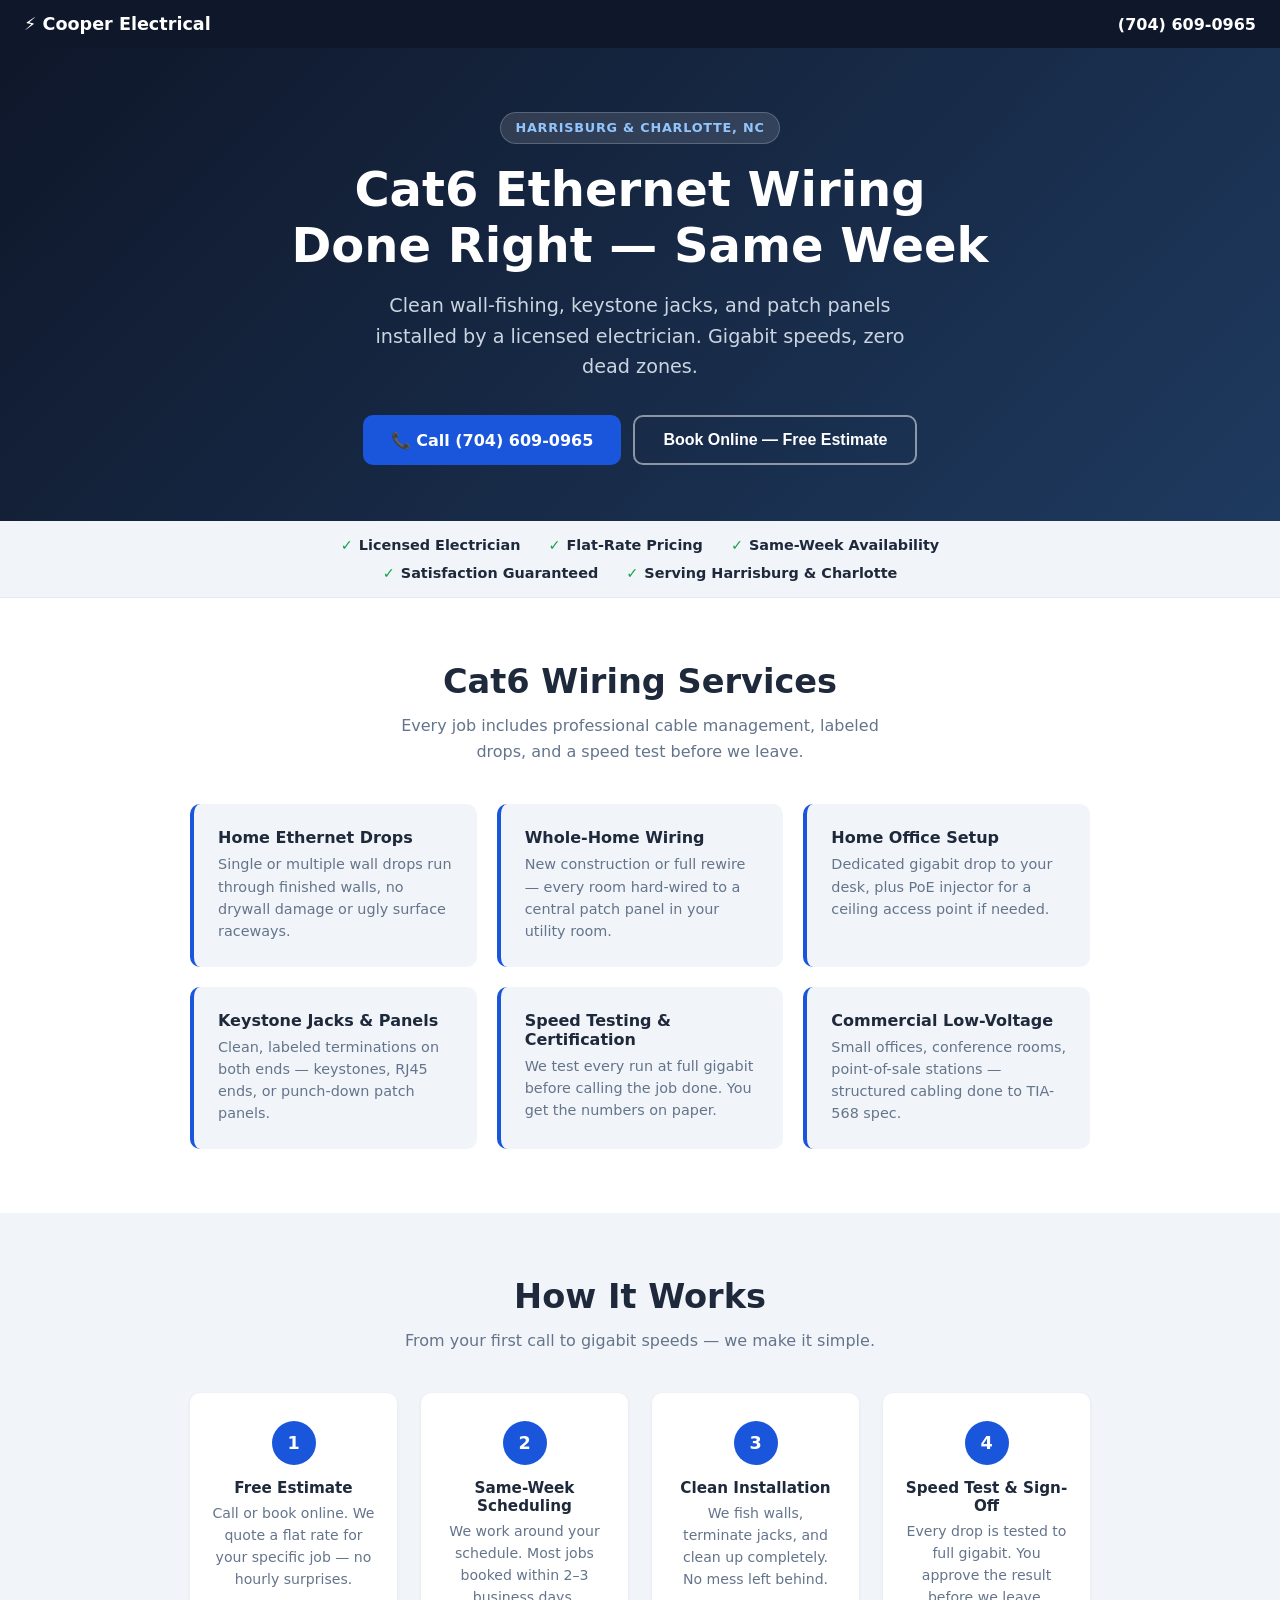
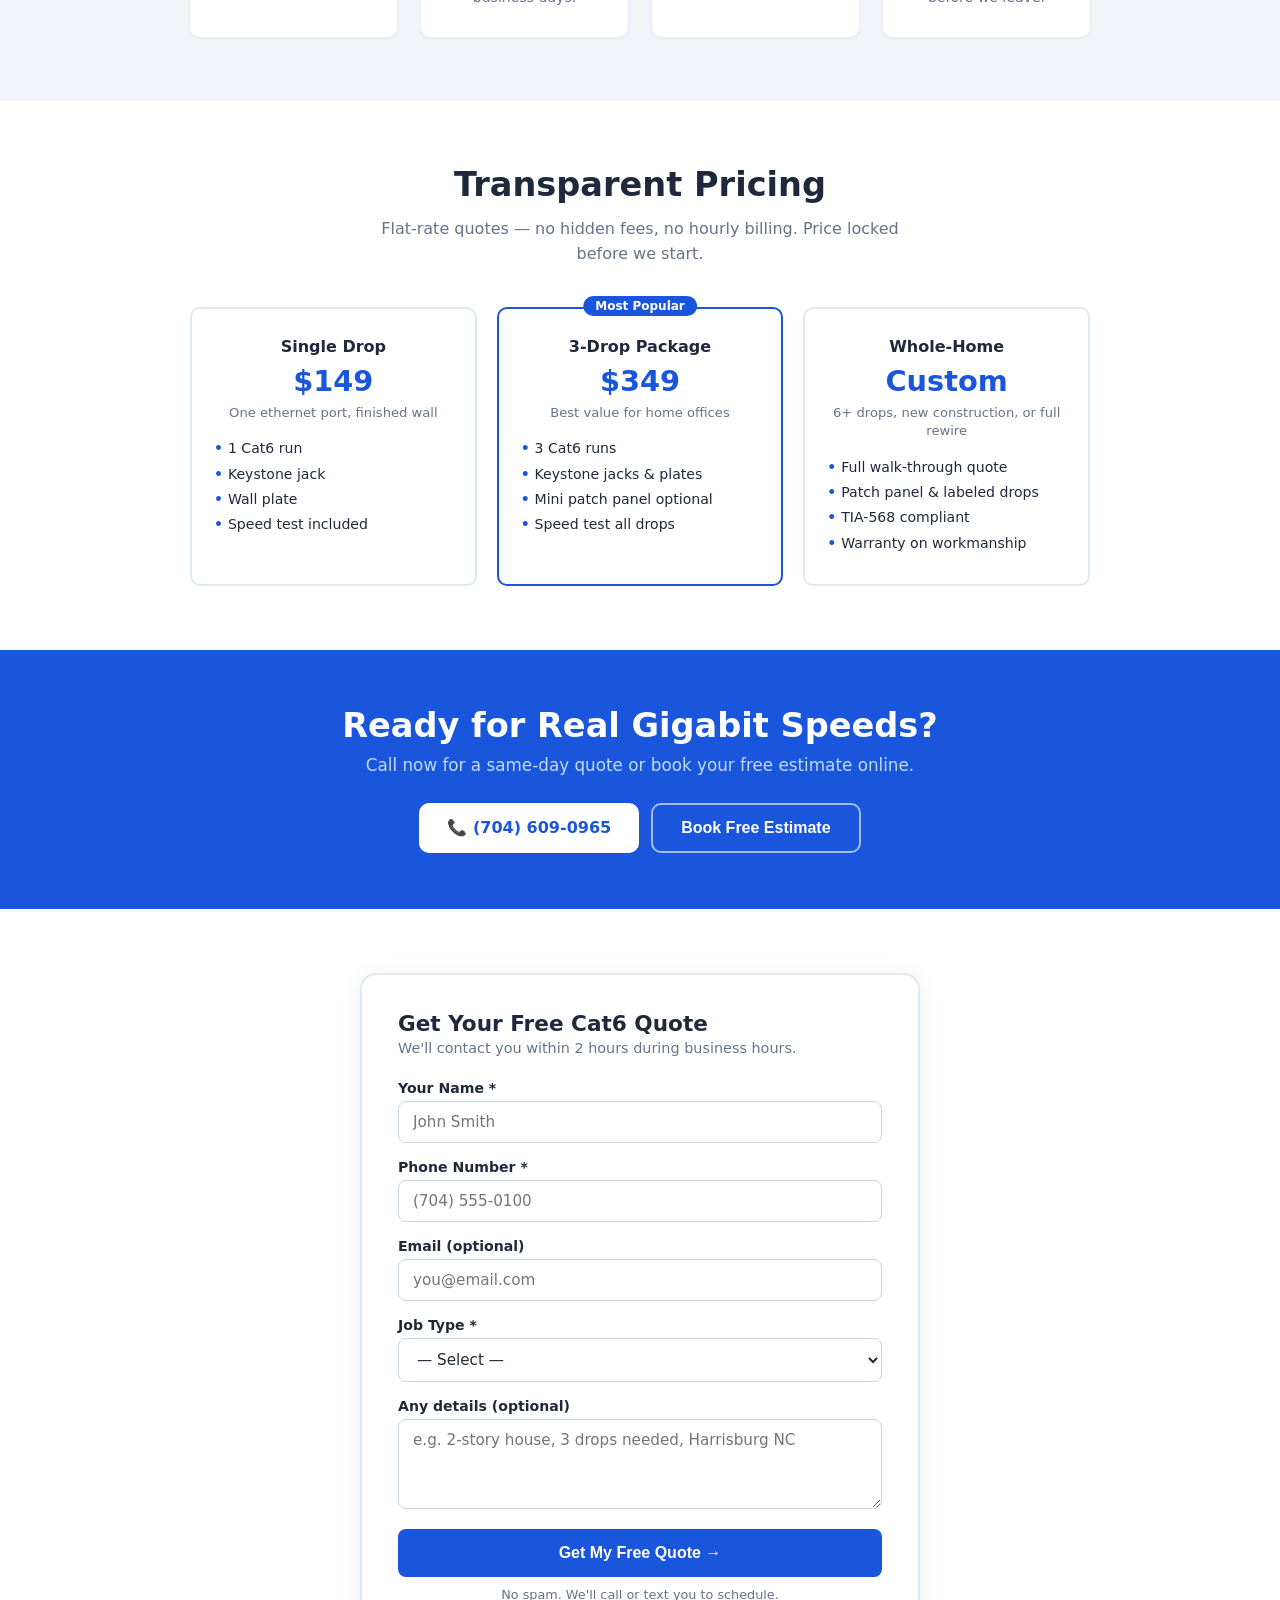
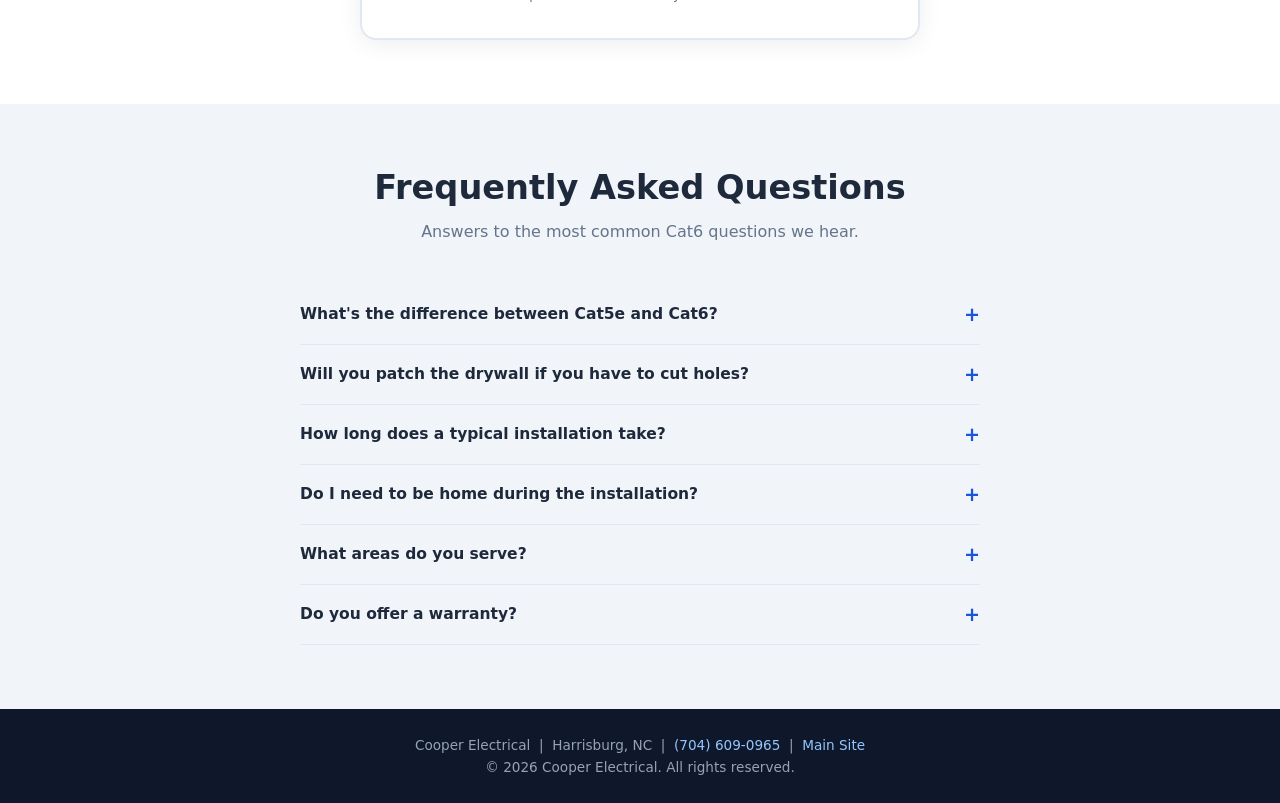
==== cat6-wiring.html @ 69263da1 "Add notes page, campaign menu, and 3 Google Ads landing pages - notes.html: hidden page with keyword" ====
<!DOCTYPE html>
<html lang="en">
<head>
  <meta charset="UTF-8">
  <meta name="viewport" content="width=device-width, initial-scale=1.0">
  <title>Cat6 Ethernet Wiring Near Me | Cooper Electrical – Harrisburg, NC</title>
  <meta name="description" content="Professional Cat6 ethernet wiring in Harrisburg, Concord & Charlotte, NC. Fast scheduling, flat-rate pricing, satisfaction guaranteed. Call (704) 609-0965.">

  <!-- Google tag (GA4 + Google Ads) -->
  <script async src="https://www.googletagmanager.com/gtag/js?id=G-T0JQCB5RWP"></script>
  <script>
    window.dataLayer = window.dataLayer || [];
    function gtag(){ dataLayer.push(arguments); }
    gtag('js', new Date());
    gtag('config', 'G-T0JQCB5RWP');
    gtag('config', 'AW-17992897776');
    gtag('config', 'AW-17992897776/GBSYCITNgsUcEPCp14ND', {
      phone_conversion_number: '7046090965'
    });
  </script>

  <!-- Housecall Pro booking widget -->
  <script async src="https://online-booking.housecallpro.com/script.js?token=3bcc7813550e48a2b8075abcfa8fb0d7&orgName=Cooper-Electrical"></script>

  <style>
    *, *::before, *::after { box-sizing: border-box; margin: 0; padding: 0; }
    :root {
      --blue:   #1a56db;
      --dark:   #0f172a;
      --text:   #1e293b;
      --muted:  #64748b;
      --light:  #f1f5f9;
      --white:  #ffffff;
      --font:   'Segoe UI', system-ui, sans-serif;
      --radius: 10px;
    }
    body { font-family: var(--font); color: var(--text); background: var(--white); }

    /* ── NAV ── */
    .lp-nav {
      background: var(--dark);
      padding: 14px 24px;
      display: flex;
      align-items: center;
      justify-content: space-between;
      gap: 16px;
    }
    .lp-nav .logo { color: var(--white); font-weight: 700; font-size: 1.1rem; text-decoration: none; }
    .lp-nav .nav-phone {
      color: var(--white);
      font-weight: 700;
      font-size: 1rem;
      text-decoration: none;
      white-space: nowrap;
    }
    .lp-nav .nav-phone:hover { color: #93c5fd; }

    /* ── HERO ── */
    .hero {
      background: linear-gradient(135deg, #0f172a 0%, #1e3a5f 100%);
      color: var(--white);
      padding: 64px 24px 56px;
      text-align: center;
    }
    .hero .badge {
      display: inline-block;
      background: rgba(255,255,255,.12);
      border: 1px solid rgba(255,255,255,.2);
      color: #93c5fd;
      font-size: .8rem;
      font-weight: 600;
      letter-spacing: .06em;
      text-transform: uppercase;
      padding: 5px 14px;
      border-radius: 99px;
      margin-bottom: 18px;
    }
    .hero h1 {
      font-size: clamp(1.9rem, 5vw, 3rem);
      font-weight: 800;
      line-height: 1.15;
      max-width: 700px;
      margin: 0 auto 18px;
    }
    .hero p {
      font-size: clamp(1rem, 2.5vw, 1.2rem);
      color: #cbd5e1;
      max-width: 540px;
      margin: 0 auto 32px;
      line-height: 1.6;
    }
    .hero-ctas { display: flex; flex-wrap: wrap; gap: 12px; justify-content: center; }
    .btn {
      display: inline-flex;
      align-items: center;
      gap: 8px;
      padding: 14px 28px;
      border-radius: var(--radius);
      font-size: 1rem;
      font-weight: 700;
      text-decoration: none;
      cursor: pointer;
      border: none;
      transition: filter .2s, transform .15s;
    }
    .btn:hover { filter: brightness(1.1); transform: translateY(-1px); }
    .btn-primary { background: var(--blue); color: var(--white); }
    .btn-outline { background: transparent; color: var(--white); border: 2px solid rgba(255,255,255,.5); }
    .btn-outline:hover { border-color: var(--white); }

    /* ── TRUST BAR ── */
    .trust-bar {
      background: var(--light);
      border-bottom: 1px solid #e2e8f0;
      padding: 16px 24px;
    }
    .trust-bar ul {
      list-style: none;
      display: flex;
      flex-wrap: wrap;
      gap: 12px 28px;
      justify-content: center;
      max-width: 800px;
      margin: 0 auto;
    }
    .trust-bar li {
      font-size: .9rem;
      font-weight: 600;
      color: var(--text);
      display: flex;
      align-items: center;
      gap: 6px;
    }
    .trust-bar li::before { content: '✓'; color: #16a34a; font-weight: 800; }

    /* ── SECTIONS ── */
    section { padding: 64px 24px; }
    .container { max-width: 900px; margin: 0 auto; }
    h2 {
      font-size: clamp(1.5rem, 4vw, 2.1rem);
      font-weight: 800;
      text-align: center;
      margin-bottom: 12px;
    }
    .section-sub {
      text-align: center;
      color: var(--muted);
      font-size: 1rem;
      margin-bottom: 40px;
      max-width: 520px;
      margin-left: auto;
      margin-right: auto;
      line-height: 1.6;
    }

    /* ── WHAT WE DO ── */
    .services-grid {
      display: grid;
      grid-template-columns: repeat(auto-fit, minmax(240px, 1fr));
      gap: 20px;
    }
    .service-item {
      background: var(--light);
      border-radius: var(--radius);
      padding: 24px;
      border-left: 4px solid var(--blue);
    }
    .service-item h3 { font-size: 1rem; font-weight: 700; margin-bottom: 6px; }
    .service-item p { font-size: .9rem; color: var(--muted); line-height: 1.55; }

    /* ── HOW IT WORKS ── */
    .steps-bg { background: var(--light); }
    .steps { display: grid; grid-template-columns: repeat(auto-fit, minmax(200px, 1fr)); gap: 24px; }
    .step {
      text-align: center;
      background: var(--white);
      border-radius: var(--radius);
      padding: 28px 20px;
      box-shadow: 0 1px 4px rgba(0,0,0,.06);
    }
    .step-num {
      width: 44px;
      height: 44px;
      border-radius: 50%;
      background: var(--blue);
      color: var(--white);
      font-weight: 800;
      font-size: 1.1rem;
      display: flex;
      align-items: center;
      justify-content: center;
      margin: 0 auto 14px;
    }
    .step h3 { font-size: .95rem; font-weight: 700; margin-bottom: 6px; }
    .step p { font-size: .88rem; color: var(--muted); line-height: 1.55; }

    /* ── PRICING ── */
    .price-cards {
      display: grid;
      grid-template-columns: repeat(auto-fit, minmax(220px, 1fr));
      gap: 20px;
    }
    .price-card {
      background: var(--white);
      border: 2px solid #e2e8f0;
      border-radius: var(--radius);
      padding: 28px 22px;
      text-align: center;
    }
    .price-card.featured { border-color: var(--blue); position: relative; }
    .price-card.featured::before {
      content: 'Most Popular';
      position: absolute;
      top: -13px;
      left: 50%;
      transform: translateX(-50%);
      background: var(--blue);
      color: var(--white);
      font-size: .75rem;
      font-weight: 700;
      padding: 3px 12px;
      border-radius: 99px;
    }
    .price-card h3 { font-size: 1rem; font-weight: 700; margin-bottom: 8px; }
    .price-card .price { font-size: 1.8rem; font-weight: 800; color: var(--blue); margin-bottom: 6px; }
    .price-card .price-note { font-size: .82rem; color: var(--muted); margin-bottom: 14px; line-height: 1.4; }
    .price-card ul { list-style: none; text-align: left; font-size: .88rem; color: var(--text); line-height: 1.8; }
    .price-card ul li::before { content: '• '; color: var(--blue); font-weight: 800; }

    /* ── CTA BAND ── */
    .cta-band {
      background: var(--blue);
      color: var(--white);
      text-align: center;
      padding: 56px 24px;
    }
    .cta-band h2 { color: var(--white); margin-bottom: 10px; }
    .cta-band p { color: #bfdbfe; margin-bottom: 28px; font-size: 1.05rem; }
    .cta-band .btn-outline { border-color: rgba(255,255,255,.6); }

    /* ── FORM ── */
    .form-section { background: var(--white); }
    .form-wrap {
      max-width: 560px;
      margin: 0 auto;
      background: var(--white);
      border: 2px solid #e2e8f0;
      border-radius: 16px;
      padding: 36px;
      box-shadow: 0 4px 24px rgba(0,0,0,.07);
    }
    .form-wrap h3 { font-size: 1.35rem; font-weight: 800; margin-bottom: 4px; }
    .form-wrap .sub { color: var(--muted); font-size: .9rem; margin-bottom: 24px; }
    .field { margin-bottom: 16px; }
    .field label { display: block; font-size: .88rem; font-weight: 600; margin-bottom: 5px; }
    .field input, .field select, .field textarea {
      width: 100%;
      padding: 11px 14px;
      border: 1.5px solid #cbd5e1;
      border-radius: 8px;
      font-size: .95rem;
      font-family: var(--font);
      color: var(--text);
      background: var(--white);
      transition: border-color .2s;
    }
    .field input:focus, .field select:focus, .field textarea:focus {
      outline: none;
      border-color: var(--blue);
    }
    .field input.invalid, .field select.invalid { border-color: #ef4444; }
    .field-error { color: #ef4444; font-size: .8rem; margin-top: 4px; }
    .field textarea { resize: vertical; min-height: 90px; }
    .submit-btn {
      width: 100%;
      padding: 15px;
      background: var(--blue);
      color: var(--white);
      font-size: 1rem;
      font-weight: 700;
      border: none;
      border-radius: 8px;
      cursor: pointer;
      transition: filter .2s;
    }
    .submit-btn:hover { filter: brightness(1.1); }
    .submit-btn:disabled { opacity: .6; cursor: not-allowed; }
    #form-success-lp { color: #16a34a; font-weight: 600; text-align: center; padding: 20px 0; display: none; }

    /* ── FAQ ── */
    .faq-list { max-width: 680px; margin: 0 auto; }
    .faq-item { border-bottom: 1px solid #e2e8f0; padding: 18px 0; }
    .faq-item summary {
      font-weight: 700;
      cursor: pointer;
      list-style: none;
      font-size: .97rem;
      display: flex;
      justify-content: space-between;
      align-items: center;
      gap: 12px;
    }
    .faq-item summary::after { content: '+'; font-size: 1.2rem; color: var(--blue); flex-shrink: 0; }
    .faq-item[open] summary::after { content: '−'; }
    .faq-item p { padding-top: 10px; color: var(--muted); font-size: .93rem; line-height: 1.65; }

    /* ── FOOTER ── */
    .lp-footer {
      background: var(--dark);
      color: #94a3b8;
      text-align: center;
      padding: 28px 24px;
      font-size: .85rem;
    }
    .lp-footer a { color: #93c5fd; text-decoration: none; }
    .lp-footer a:hover { text-decoration: underline; }

    @media (max-width: 600px) {
      .form-wrap { padding: 24px 18px; }
      .hero { padding: 48px 18px 40px; }
    }
  </style>
</head>
<body>

<!-- NAV -->
<nav class="lp-nav">
  <a href="index.html" class="logo">⚡ Cooper Electrical</a>
  <a href="tel:+17046090965" class="nav-phone" onclick="trackCall('lp-nav')">(704) 609-0965</a>
</nav>

<!-- HERO -->
<section class="hero">
  <p class="badge">Harrisburg &amp; Charlotte, NC</p>
  <h1>Cat6 Ethernet Wiring<br>Done Right — Same Week</h1>
  <p>Clean wall-fishing, keystone jacks, and patch panels installed by a licensed electrician. Gigabit speeds, zero dead zones.</p>
  <div class="hero-ctas">
    <a href="tel:+17046090965" class="btn btn-primary" onclick="trackCall('lp-hero')">
      📞 Call (704) 609-0965
    </a>
    <button class="btn btn-outline hcp-button"
            data-token="3bcc7813550e48a2b8075abcfa8fb0d7"
            data-orgname="Cooper-Electrical"
            onclick="HCPWidget && HCPWidget.openModal(); trackBooking('lp-hero')">
      Book Online — Free Estimate
    </button>
  </div>
</section>

<!-- TRUST BAR -->
<div class="trust-bar">
  <ul>
    <li>Licensed Electrician</li>
    <li>Flat-Rate Pricing</li>
    <li>Same-Week Availability</li>
    <li>Satisfaction Guaranteed</li>
    <li>Serving Harrisburg &amp; Charlotte</li>
  </ul>
</div>

<!-- WHAT WE DO -->
<section>
  <div class="container">
    <h2>Cat6 Wiring Services</h2>
    <p class="section-sub">Every job includes professional cable management, labeled drops, and a speed test before we leave.</p>
    <div class="services-grid">
      <div class="service-item">
        <h3>Home Ethernet Drops</h3>
        <p>Single or multiple wall drops run through finished walls, no drywall damage or ugly surface raceways.</p>
      </div>
      <div class="service-item">
        <h3>Whole-Home Wiring</h3>
        <p>New construction or full rewire — every room hard-wired to a central patch panel in your utility room.</p>
      </div>
      <div class="service-item">
        <h3>Home Office Setup</h3>
        <p>Dedicated gigabit drop to your desk, plus PoE injector for a ceiling access point if needed.</p>
      </div>
      <div class="service-item">
        <h3>Keystone Jacks &amp; Panels</h3>
        <p>Clean, labeled terminations on both ends — keystones, RJ45 ends, or punch-down patch panels.</p>
      </div>
      <div class="service-item">
        <h3>Speed Testing &amp; Certification</h3>
        <p>We test every run at full gigabit before calling the job done. You get the numbers on paper.</p>
      </div>
      <div class="service-item">
        <h3>Commercial Low-Voltage</h3>
        <p>Small offices, conference rooms, point-of-sale stations — structured cabling done to TIA-568 spec.</p>
      </div>
    </div>
  </div>
</section>

<!-- HOW IT WORKS -->
<section class="steps-bg">
  <div class="container">
    <h2>How It Works</h2>
    <p class="section-sub">From your first call to gigabit speeds — we make it simple.</p>
    <div class="steps">
      <div class="step">
        <div class="step-num">1</div>
        <h3>Free Estimate</h3>
        <p>Call or book online. We quote a flat rate for your specific job — no hourly surprises.</p>
      </div>
      <div class="step">
        <div class="step-num">2</div>
        <h3>Same-Week Scheduling</h3>
        <p>We work around your schedule. Most jobs booked within 2–3 business days.</p>
      </div>
      <div class="step">
        <div class="step-num">3</div>
        <h3>Clean Installation</h3>
        <p>We fish walls, terminate jacks, and clean up completely. No mess left behind.</p>
      </div>
      <div class="step">
        <div class="step-num">4</div>
        <h3>Speed Test &amp; Sign-Off</h3>
        <p>Every drop is tested to full gigabit. You approve the result before we leave.</p>
      </div>
    </div>
  </div>
</section>

<!-- PRICING -->
<section>
  <div class="container">
    <h2>Transparent Pricing</h2>
    <p class="section-sub">Flat-rate quotes — no hidden fees, no hourly billing. Price locked before we start.</p>
    <div class="price-cards">
      <div class="price-card">
        <h3>Single Drop</h3>
        <div class="price">$149</div>
        <div class="price-note">One ethernet port, finished wall</div>
        <ul>
          <li>1 Cat6 run</li>
          <li>Keystone jack</li>
          <li>Wall plate</li>
          <li>Speed test included</li>
        </ul>
      </div>
      <div class="price-card featured">
        <h3>3-Drop Package</h3>
        <div class="price">$349</div>
        <div class="price-note">Best value for home offices</div>
        <ul>
          <li>3 Cat6 runs</li>
          <li>Keystone jacks &amp; plates</li>
          <li>Mini patch panel optional</li>
          <li>Speed test all drops</li>
        </ul>
      </div>
      <div class="price-card">
        <h3>Whole-Home</h3>
        <div class="price">Custom</div>
        <div class="price-note">6+ drops, new construction, or full rewire</div>
        <ul>
          <li>Full walk-through quote</li>
          <li>Patch panel &amp; labeled drops</li>
          <li>TIA-568 compliant</li>
          <li>Warranty on workmanship</li>
        </ul>
      </div>
    </div>
  </div>
</section>

<!-- MID-PAGE CTA BAND -->
<div class="cta-band">
  <h2>Ready for Real Gigabit Speeds?</h2>
  <p>Call now for a same-day quote or book your free estimate online.</p>
  <div style="display:flex;flex-wrap:wrap;gap:12px;justify-content:center;">
    <a href="tel:+17046090965" class="btn btn-primary" style="background:#fff;color:var(--blue);" onclick="trackCall('lp-cta-band')">
      📞 (704) 609-0965
    </a>
    <button class="btn btn-outline hcp-button"
            data-token="3bcc7813550e48a2b8075abcfa8fb0d7"
            data-orgname="Cooper-Electrical"
            onclick="HCPWidget && HCPWidget.openModal(); trackBooking('lp-cta-band')">
      Book Free Estimate
    </button>
  </div>
</div>

<!-- FORM -->
<section class="form-section" id="quote">
  <div class="container">
    <div class="form-wrap">
      <h3>Get Your Free Cat6 Quote</h3>
      <p class="sub">We'll contact you within 2 hours during business hours.</p>
      <div id="form-success-lp">✅ Got it! We'll call you shortly to confirm your estimate.</div>
      <form id="lp-form">
        <div class="field">
          <label for="lp-name">Your Name *</label>
          <input type="text" id="lp-name" placeholder="John Smith" autocomplete="name">
          <div class="field-error" id="lp-name-error"></div>
        </div>
        <div class="field">
          <label for="lp-phone">Phone Number *</label>
          <input type="tel" id="lp-phone" placeholder="(704) 555-0100" autocomplete="tel">
          <div class="field-error" id="lp-phone-error"></div>
        </div>
        <div class="field">
          <label for="lp-email">Email (optional)</label>
          <input type="email" id="lp-email" placeholder="you@email.com" autocomplete="email">
          <div class="field-error" id="lp-email-error"></div>
        </div>
        <div class="field">
          <label for="lp-service">Job Type *</label>
          <select id="lp-service">
            <option value="">— Select —</option>
            <option value="single-drop">Single Ethernet Drop</option>
            <option value="multi-drop">Multi-Drop Package (2–5 drops)</option>
            <option value="whole-home">Whole-Home Wiring</option>
            <option value="office-network">Home Office Network Setup</option>
            <option value="commercial">Commercial / Office</option>
            <option value="other">Other / Not Sure</option>
          </select>
          <div class="field-error" id="lp-service-error"></div>
        </div>
        <div class="field">
          <label for="lp-message">Any details (optional)</label>
          <textarea id="lp-message" placeholder="e.g. 2-story house, 3 drops needed, Harrisburg NC"></textarea>
        </div>
        <button type="submit" class="submit-btn" id="lp-submit-btn">Get My Free Quote →</button>
        <p style="text-align:center;font-size:.8rem;color:var(--muted);margin-top:10px;">No spam. We'll call or text you to schedule.</p>
      </form>
    </div>
  </div>
</section>

<!-- FAQ -->
<section style="background:var(--light);">
  <div class="container">
    <h2>Frequently Asked Questions</h2>
    <p class="section-sub">Answers to the most common Cat6 questions we hear.</p>
    <div class="faq-list">
      <details class="faq-item">
        <summary>What's the difference between Cat5e and Cat6?</summary>
        <p>Cat6 supports 10-Gigabit speeds up to 55 meters and has stricter crosstalk specs than Cat5e. For most homes, Cat5e would work fine, but Cat6 is the same price from us and future-proofs your install for 10+ years.</p>
      </details>
      <details class="faq-item">
        <summary>Will you patch the drywall if you have to cut holes?</summary>
        <p>We use low-profile wall plates and fish walls without cutting large holes. In most finished homes, we create only the outlet hole (about the size of an outlet box). We do not do drywall finishing — if patching is needed, we'll note it in the quote upfront.</p>
      </details>
      <details class="faq-item">
        <summary>How long does a typical installation take?</summary>
        <p>A single drop takes 1–2 hours. A 3-drop package usually takes 3–4 hours. Whole-home installs are typically 1–2 days depending on the number of runs and house size.</p>
      </details>
      <details class="faq-item">
        <summary>Do I need to be home during the installation?</summary>
        <p>Yes — we need access to your home and need you to confirm outlet locations and the routing path before we start fishing walls. Someone 18+ should be on site.</p>
      </details>
      <details class="faq-item">
        <summary>What areas do you serve?</summary>
        <p>We primarily serve Harrisburg, Concord, Kannapolis, Huntersville, Mooresville, and the greater Charlotte, NC metro area. Call us if you're not sure — we may be able to accommodate.</p>
      </details>
      <details class="faq-item">
        <summary>Do you offer a warranty?</summary>
        <p>Yes. We warranty our workmanship for 1 year. If a termination fails or a run tests below spec, we fix it at no charge.</p>
      </details>
    </div>
  </div>
</section>

<!-- FOOTER -->
<footer class="lp-footer">
  <p>Cooper Electrical &nbsp;|&nbsp; Harrisburg, NC &nbsp;|&nbsp; <a href="tel:+17046090965">(704) 609-0965</a> &nbsp;|&nbsp; <a href="index.html">Main Site</a></p>
  <p style="margin-top:6px;">&copy; <span id="lp-year"></span> Cooper Electrical. All rights reserved.</p>
</footer>

<script>
  // Year
  var y = document.getElementById('lp-year');
  if (y) y.textContent = new Date().getFullYear();

  // Conversion 1: Phone call
  function trackCall(loc) {
    if (typeof gtag === 'undefined') return;
    gtag('event', 'conversion', { send_to: 'AW-17992897776/GBSYCITNgsUcEPCp14ND', event_callback: function(){} });
    gtag('event', 'click_to_call', { event_label: loc });
  }

  // Conversion 2: Form submission
  function fireFormConversion() {
    if (typeof gtag === 'undefined') return;
    gtag('event', 'conversion', { send_to: 'AW-17992897776/sit7CImd18UcEPCp14ND', event_callback: function(){} });
    gtag('event', 'generate_lead');
  }

  // HCP engagement only
  function trackBooking(loc) {
    if (typeof gtag === 'undefined') return;
    gtag('event', 'book_online_click', { event_label: loc });
  }

  // Phone formatting
  var ph = document.getElementById('lp-phone');
  if (ph) ph.addEventListener('input', function() {
    var d = this.value.replace(/\D/g,'').slice(0,10);
    if      (d.length >= 7) this.value = '('+d.slice(0,3)+') '+d.slice(3,6)+'-'+d.slice(6);
    else if (d.length >= 4) this.value = '('+d.slice(0,3)+') '+d.slice(3);
    else                    this.value = d;
  });

  // Form
  var lpForm = document.getElementById('lp-form');
  if (lpForm) {
    lpForm.addEventListener('submit', function(e) {
      e.preventDefault();
      var name    = document.getElementById('lp-name');
      var phone   = document.getElementById('lp-phone');
      var email   = document.getElementById('lp-email');
      var service = document.getElementById('lp-service');
      var ok = true;

      ['lp-name','lp-phone','lp-email','lp-service'].forEach(function(id) {
        var err = document.getElementById(id+'-error');
        if (err) err.textContent = '';
        var inp = document.getElementById(id);
        if (inp) inp.classList.remove('invalid');
      });

      if (name.value.trim().length < 2) {
        document.getElementById('lp-name-error').textContent = 'Please enter your name.';
        name.classList.add('invalid'); ok = false;
      }
      if (phone.value.replace(/\D/g,'').length < 10) {
        document.getElementById('lp-phone-error').textContent = 'Enter a valid 10-digit phone number.';
        phone.classList.add('invalid'); ok = false;
      }
      if (email.value.trim() && !/^[^\s@]+@[^\s@]+\.[^\s@]+$/.test(email.value.trim())) {
        document.getElementById('lp-email-error').textContent = 'Enter a valid email address.';
        email.classList.add('invalid'); ok = false;
      }
      if (!service.value) {
        document.getElementById('lp-service-error').textContent = 'Please select a job type.';
        service.classList.add('invalid'); ok = false;
      }
      if (!ok) return;

      var btn = document.getElementById('lp-submit-btn');
      btn.textContent = 'Sending…';
      btn.disabled = true;

      var payload = {
        name:    name.value.trim(),
        phone:   phone.value.trim(),
        email:   email.value.trim(),
        service: service.value,
        message: document.getElementById('lp-message').value.trim(),
        page:    'cat6-wiring',
        source:  document.referrer || 'direct',
        ts:      new Date().toISOString(),
      };

      fetch('https://formspree.io/f/YOUR_FORM_ID', {
        method: 'POST',
        headers: { 'Content-Type': 'application/json', 'Accept': 'application/json' },
        body: JSON.stringify(payload),
      })
      .then(function(r) { if (!r.ok) throw new Error(); return r.json(); })
      .then(success)
      .catch(success);

      function success() {
        fireFormConversion();
        lpForm.style.display = 'none';
        document.getElementById('form-success-lp').style.display = 'block';
      }
    });
  }
</script>
</body>
</html>
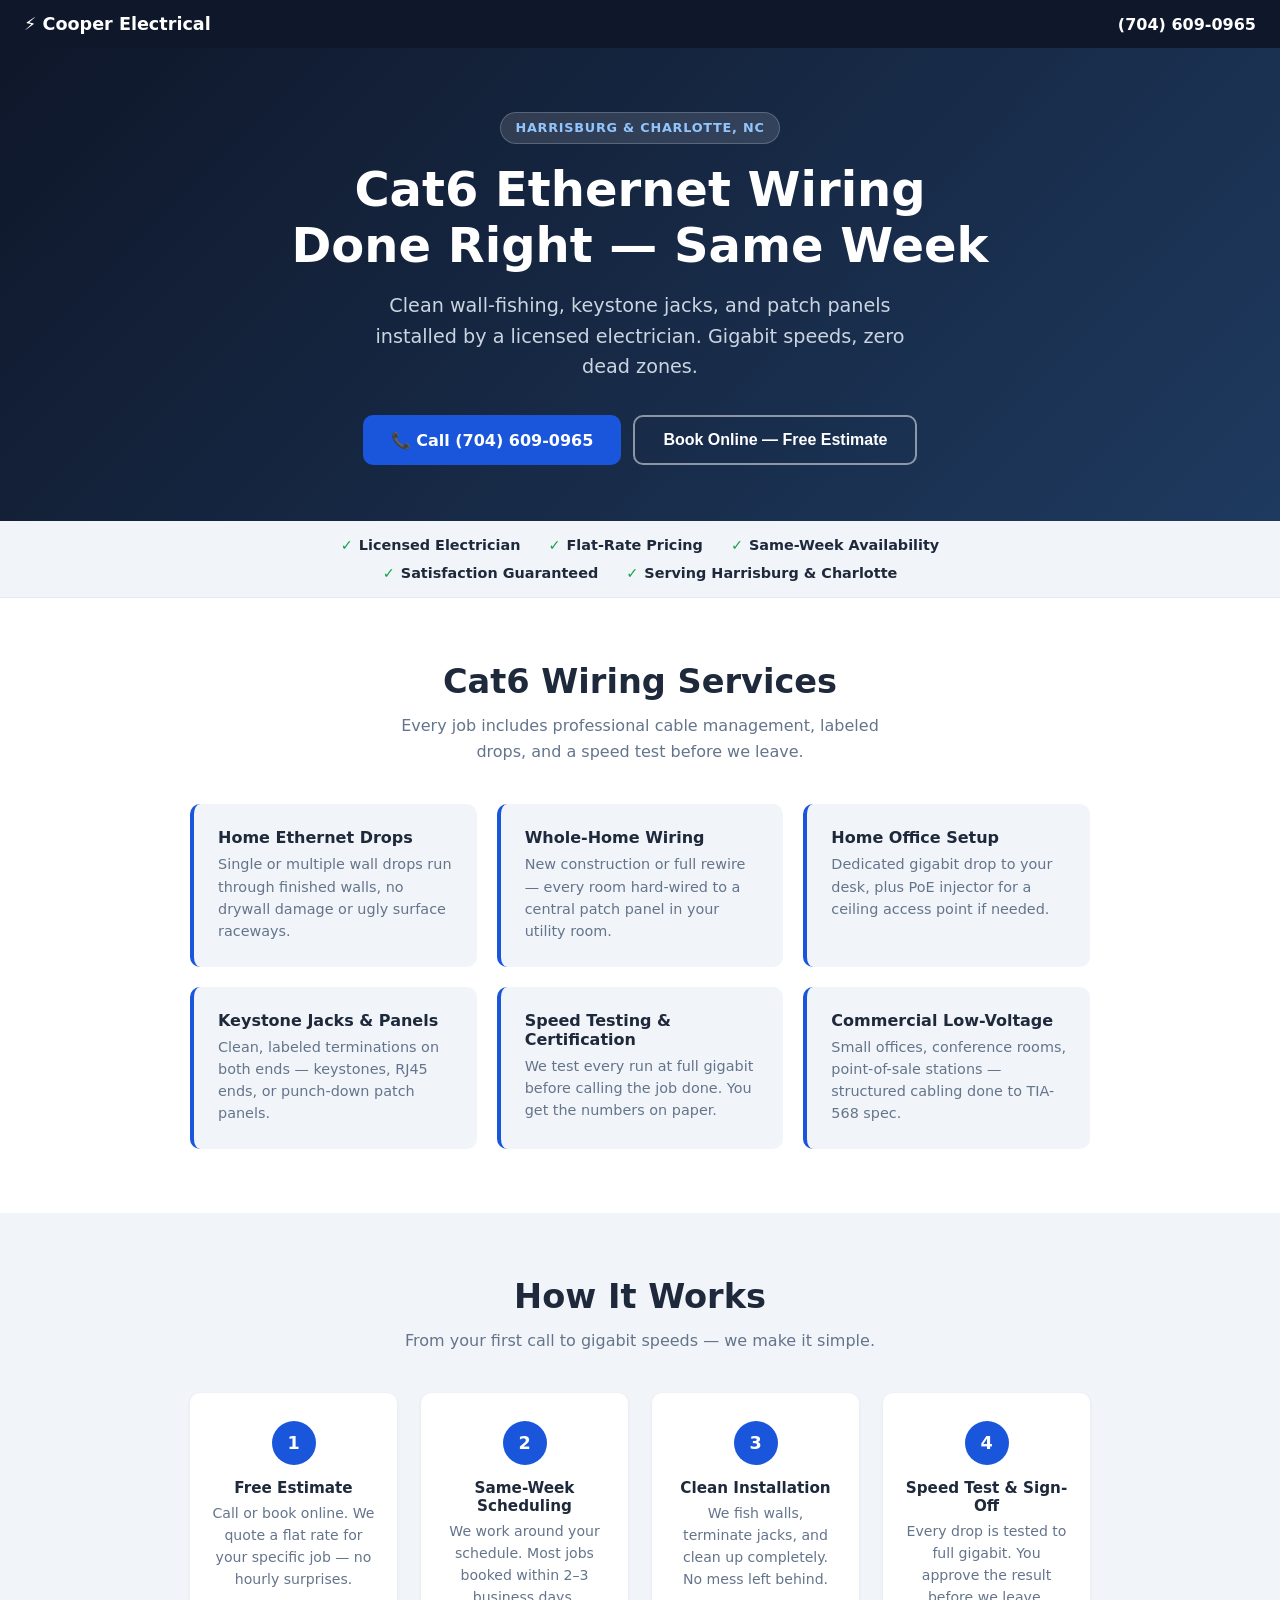
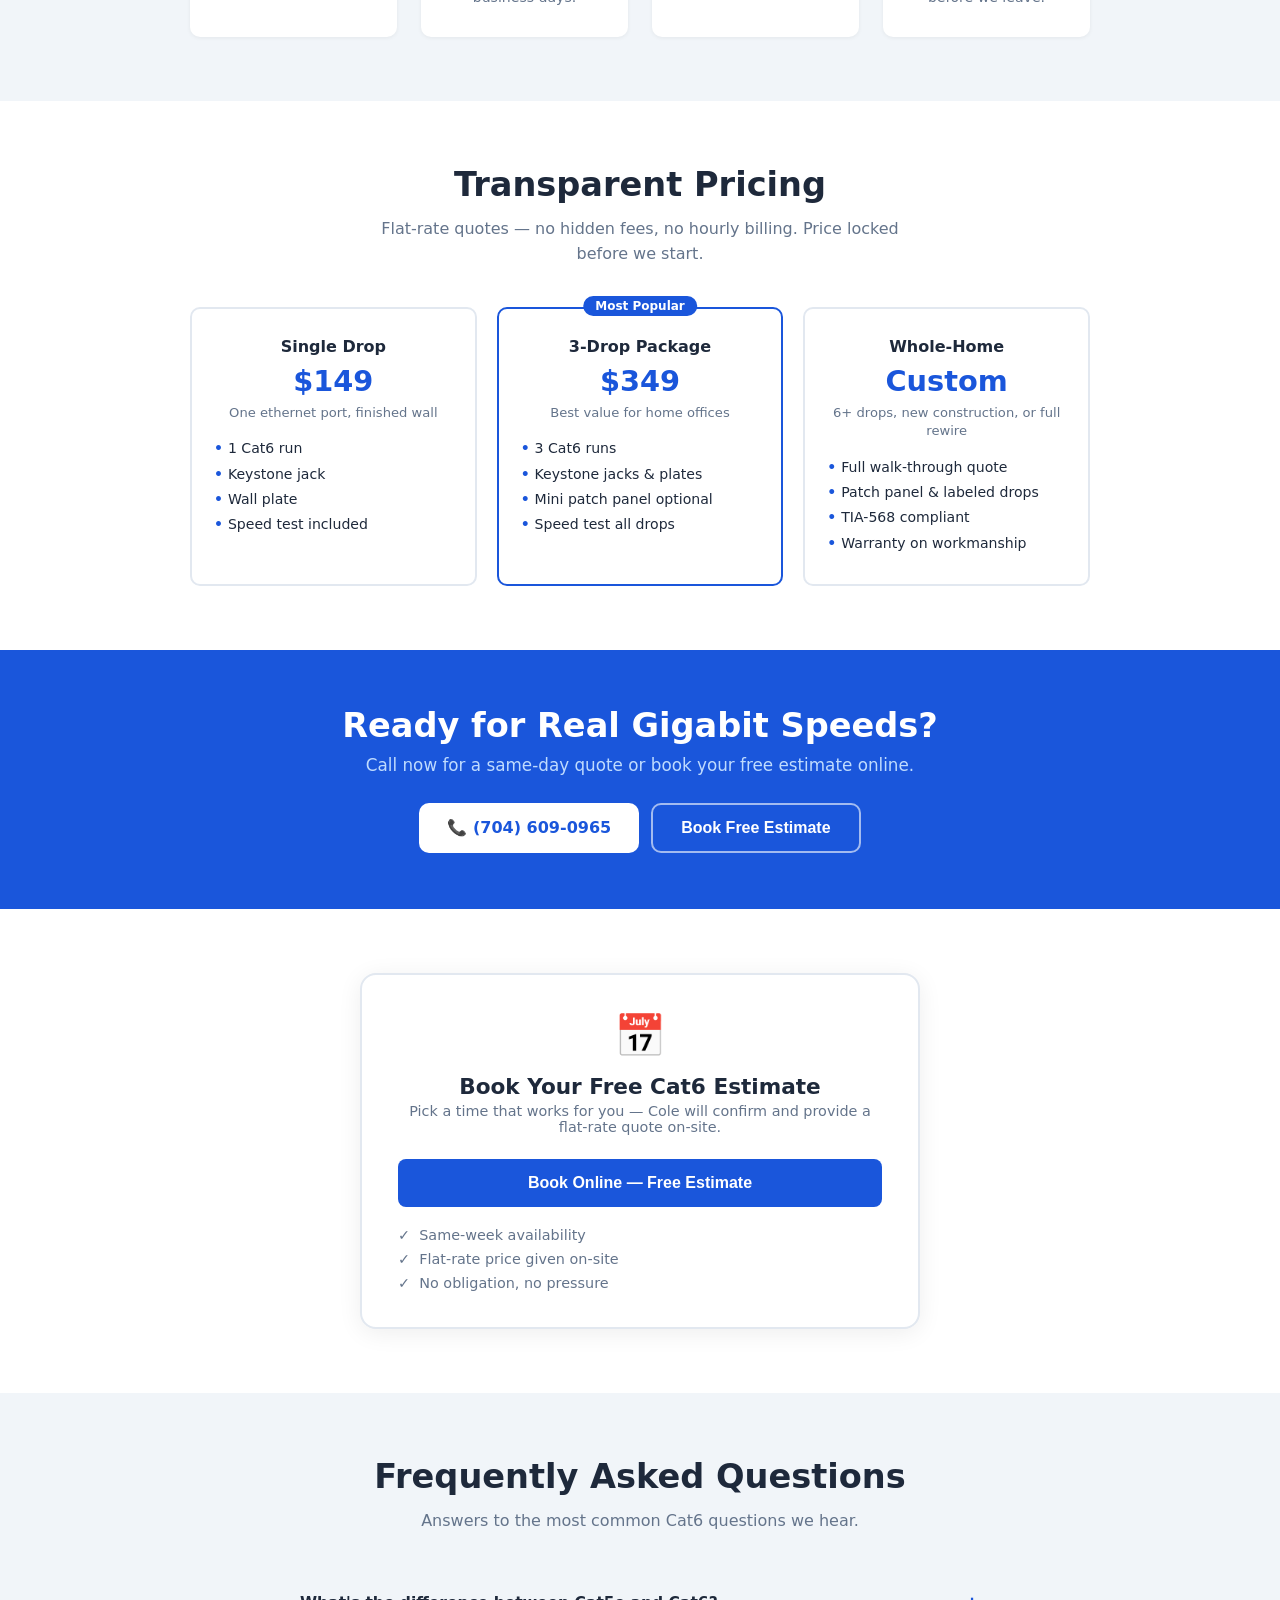
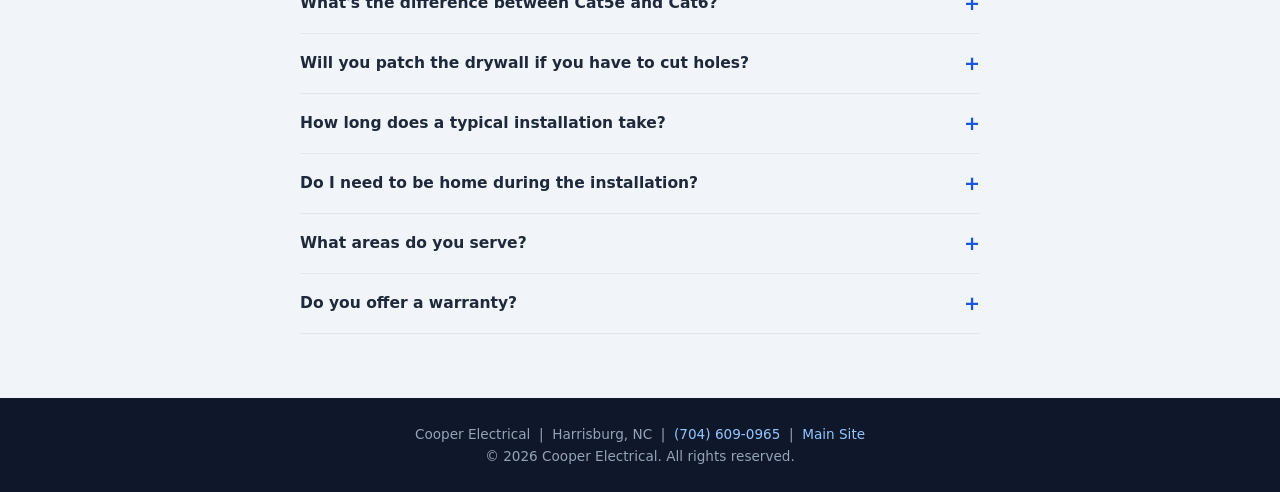
==== commit e30b30de: "Replace all custom lead forms with HCP booking modal All quote/booking CTAs now open the Housecall P" ====
--- a/cat6-wiring.html
+++ b/cat6-wiring.html
@@ -482,49 +482,24 @@
   </div>
 </div>
 
-<!-- FORM -->
+<!-- BOOKING -->
 <section class="form-section" id="quote">
   <div class="container">
-    <div class="form-wrap">
-      <h3>Get Your Free Cat6 Quote</h3>
-      <p class="sub">We'll contact you within 2 hours during business hours.</p>
-      <div id="form-success-lp">✅ Got it! We'll call you shortly to confirm your estimate.</div>
-      <form id="lp-form">
-        <div class="field">
-          <label for="lp-name">Your Name *</label>
-          <input type="text" id="lp-name" placeholder="John Smith" autocomplete="name">
-          <div class="field-error" id="lp-name-error"></div>
-        </div>
-        <div class="field">
-          <label for="lp-phone">Phone Number *</label>
-          <input type="tel" id="lp-phone" placeholder="(704) 555-0100" autocomplete="tel">
-          <div class="field-error" id="lp-phone-error"></div>
-        </div>
-        <div class="field">
-          <label for="lp-email">Email (optional)</label>
-          <input type="email" id="lp-email" placeholder="you@email.com" autocomplete="email">
-          <div class="field-error" id="lp-email-error"></div>
-        </div>
-        <div class="field">
-          <label for="lp-service">Job Type *</label>
-          <select id="lp-service">
-            <option value="">— Select —</option>
-            <option value="single-drop">Single Ethernet Drop</option>
-            <option value="multi-drop">Multi-Drop Package (2–5 drops)</option>
-            <option value="whole-home">Whole-Home Wiring</option>
-            <option value="office-network">Home Office Network Setup</option>
-            <option value="commercial">Commercial / Office</option>
-            <option value="other">Other / Not Sure</option>
-          </select>
-          <div class="field-error" id="lp-service-error"></div>
-        </div>
-        <div class="field">
-          <label for="lp-message">Any details (optional)</label>
-          <textarea id="lp-message" placeholder="e.g. 2-story house, 3 drops needed, Harrisburg NC"></textarea>
-        </div>
-        <button type="submit" class="submit-btn" id="lp-submit-btn">Get My Free Quote →</button>
-        <p style="text-align:center;font-size:.8rem;color:var(--muted);margin-top:10px;">No spam. We'll call or text you to schedule.</p>
-      </form>
+    <div class="form-wrap" style="text-align:center;">
+      <div style="font-size:2.6rem;margin-bottom:14px;">📅</div>
+      <h3>Book Your Free Cat6 Estimate</h3>
+      <p class="sub" style="margin-bottom:24px;">Pick a time that works for you — Cole will confirm and provide a flat-rate quote on-site.</p>
+      <button class="submit-btn hcp-button"
+              data-token="3bcc7813550e48a2b8075abcfa8fb0d7"
+              data-orgname="Cooper-Electrical"
+              onclick="HCPWidget && HCPWidget.openModal(); trackBooking('lp-quote')">
+        Book Online — Free Estimate
+      </button>
+      <ul style="list-style:none;display:flex;flex-direction:column;gap:8px;margin-top:20px;text-align:left;">
+        <li style="display:flex;align-items:center;gap:8px;font-size:.9rem;color:var(--muted);">✓ &nbsp;Same-week availability</li>
+        <li style="display:flex;align-items:center;gap:8px;font-size:.9rem;color:var(--muted);">✓ &nbsp;Flat-rate price given on-site</li>
+        <li style="display:flex;align-items:center;gap:8px;font-size:.9rem;color:var(--muted);">✓ &nbsp;No obligation, no pressure</li>
+      </ul>
     </div>
   </div>
 </section>
@@ -570,106 +545,18 @@
 </footer>
 
 <script>
-  // Year
   var y = document.getElementById('lp-year');
   if (y) y.textContent = new Date().getFullYear();
 
-  // Conversion 1: Phone call
   function trackCall(loc) {
     if (typeof gtag === 'undefined') return;
     gtag('event', 'conversion', { send_to: 'AW-17992897776/GBSYCITNgsUcEPCp14ND', event_callback: function(){} });
     gtag('event', 'click_to_call', { event_label: loc });
   }
-
-  // Conversion 2: Form submission
-  function fireFormConversion() {
-    if (typeof gtag === 'undefined') return;
-    gtag('event', 'conversion', { send_to: 'AW-17992897776/sit7CImd18UcEPCp14ND', event_callback: function(){} });
-    gtag('event', 'generate_lead');
-  }
-
-  // HCP engagement only
   function trackBooking(loc) {
     if (typeof gtag === 'undefined') return;
     gtag('event', 'book_online_click', { event_label: loc });
   }
-
-  // Phone formatting
-  var ph = document.getElementById('lp-phone');
-  if (ph) ph.addEventListener('input', function() {
-    var d = this.value.replace(/\D/g,'').slice(0,10);
-    if      (d.length >= 7) this.value = '('+d.slice(0,3)+') '+d.slice(3,6)+'-'+d.slice(6);
-    else if (d.length >= 4) this.value = '('+d.slice(0,3)+') '+d.slice(3);
-    else                    this.value = d;
-  });
-
-  // Form
-  var lpForm = document.getElementById('lp-form');
-  if (lpForm) {
-    lpForm.addEventListener('submit', function(e) {
-      e.preventDefault();
-      var name    = document.getElementById('lp-name');
-      var phone   = document.getElementById('lp-phone');
-      var email   = document.getElementById('lp-email');
-      var service = document.getElementById('lp-service');
-      var ok = true;
-
-      ['lp-name','lp-phone','lp-email','lp-service'].forEach(function(id) {
-        var err = document.getElementById(id+'-error');
-        if (err) err.textContent = '';
-        var inp = document.getElementById(id);
-        if (inp) inp.classList.remove('invalid');
-      });
-
-      if (name.value.trim().length < 2) {
-        document.getElementById('lp-name-error').textContent = 'Please enter your name.';
-        name.classList.add('invalid'); ok = false;
-      }
-      if (phone.value.replace(/\D/g,'').length < 10) {
-        document.getElementById('lp-phone-error').textContent = 'Enter a valid 10-digit phone number.';
-        phone.classList.add('invalid'); ok = false;
-      }
-      if (email.value.trim() && !/^[^\s@]+@[^\s@]+\.[^\s@]+$/.test(email.value.trim())) {
-        document.getElementById('lp-email-error').textContent = 'Enter a valid email address.';
-        email.classList.add('invalid'); ok = false;
-      }
-      if (!service.value) {
-        document.getElementById('lp-service-error').textContent = 'Please select a job type.';
-        service.classList.add('invalid'); ok = false;
-      }
-      if (!ok) return;
-
-      var btn = document.getElementById('lp-submit-btn');
-      btn.textContent = 'Sending…';
-      btn.disabled = true;
-
-      var payload = {
-        name:    name.value.trim(),
-        phone:   phone.value.trim(),
-        email:   email.value.trim(),
-        service: service.value,
-        message: document.getElementById('lp-message').value.trim(),
-        page:    'cat6-wiring',
-        source:  document.referrer || 'direct',
-        ts:      new Date().toISOString(),
-      };
-
-      fetch('https://formspree.io/f/YOUR_FORM_ID', {
-        method: 'POST',
-        headers: { 'Content-Type': 'application/json', 'Accept': 'application/json' },
-        body: JSON.stringify(payload),
-      })
-      .then(function(r) { if (!r.ok) throw new Error(); return r.json(); })
-      .then(success)
-      .catch(success);
-
-      function success() {
-        fireFormConversion();
-        lpForm.style.display = 'none';
-        document.getElementById('form-success-lp').style.display = 'block';
-      }
-    });
-  }
 </script>
 </body>
 </html>
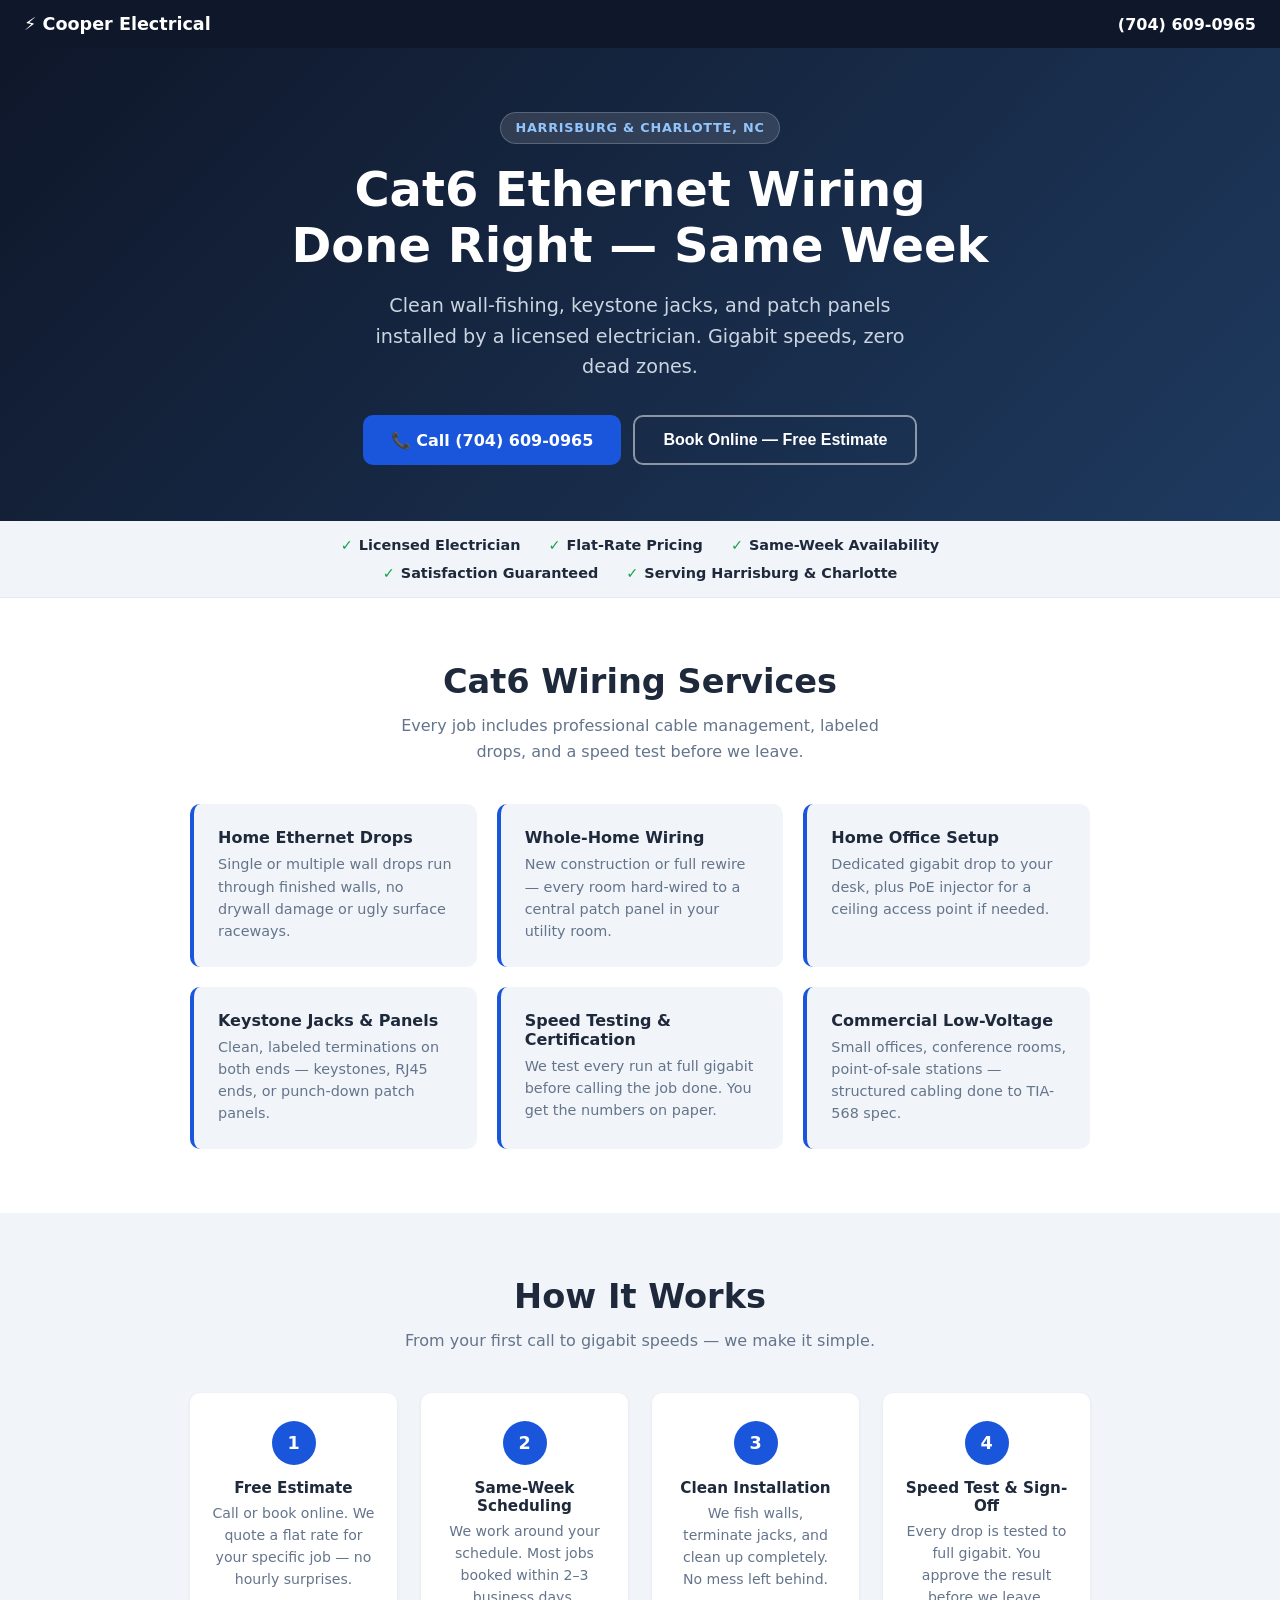
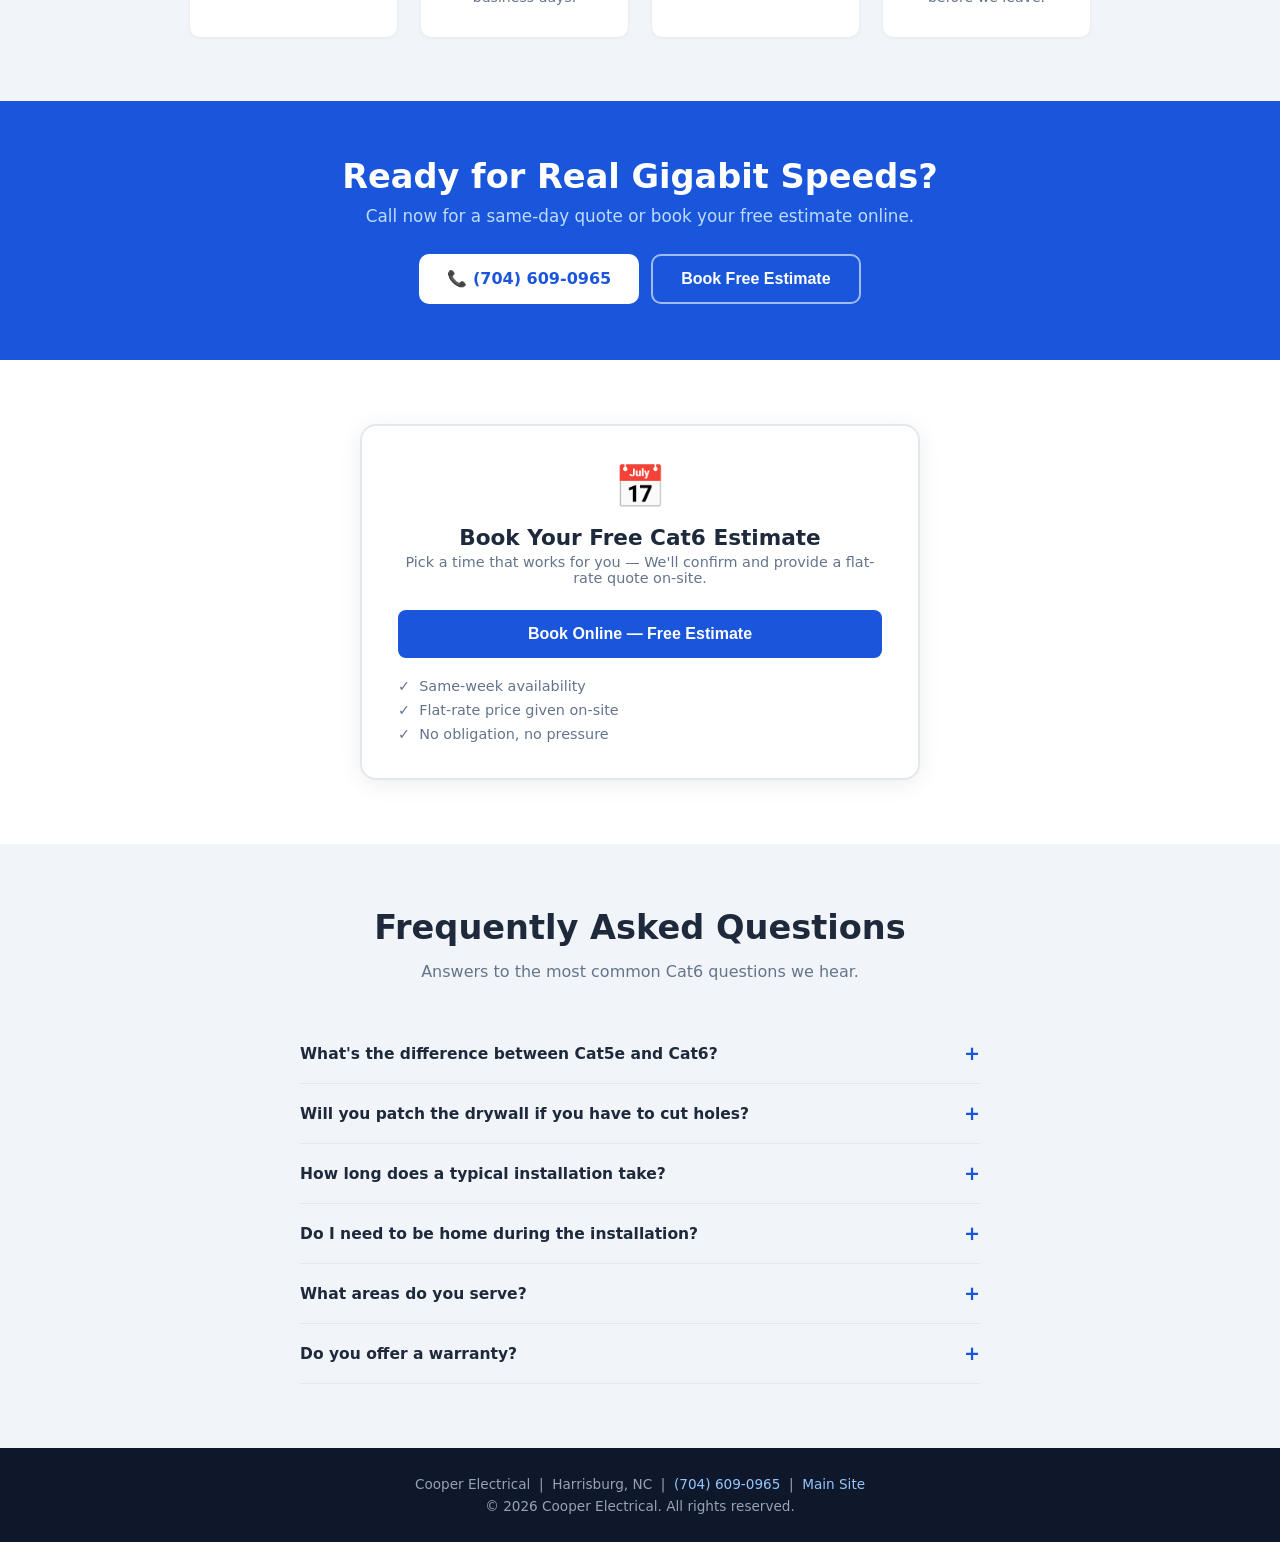
==== commit 38d7fd0f: "Remove pricing, replace Cole with owner across all pages - Removed all transparent pricing from inde" ====
--- a/cat6-wiring.html
+++ b/cat6-wiring.html
@@ -4,7 +4,7 @@
   <meta charset="UTF-8">
   <meta name="viewport" content="width=device-width, initial-scale=1.0">
   <title>Cat6 Ethernet Wiring Near Me | Cooper Electrical – Harrisburg, NC</title>
-  <meta name="description" content="Professional Cat6 ethernet wiring in Harrisburg, Concord & Charlotte, NC. Fast scheduling, flat-rate pricing, satisfaction guaranteed. Call (704) 609-0965.">
+  <meta name="description" content="Professional Cat6 ethernet wiring in Harrisburg, Concord & Charlotte, NC. Fast scheduling, satisfaction guaranteed. Call (704) 609-0965.">
 
   <!-- Google tag (GA4 + Google Ads) -->
   <script async src="https://www.googletagmanager.com/gtag/js?id=G-T0JQCB5RWP"></script>
@@ -422,48 +422,6 @@
   </div>
 </section>
 
-<!-- PRICING -->
-<section>
-  <div class="container">
-    <h2>Transparent Pricing</h2>
-    <p class="section-sub">Flat-rate quotes — no hidden fees, no hourly billing. Price locked before we start.</p>
-    <div class="price-cards">
-      <div class="price-card">
-        <h3>Single Drop</h3>
-        <div class="price">$149</div>
-        <div class="price-note">One ethernet port, finished wall</div>
-        <ul>
-          <li>1 Cat6 run</li>
-          <li>Keystone jack</li>
-          <li>Wall plate</li>
-          <li>Speed test included</li>
-        </ul>
-      </div>
-      <div class="price-card featured">
-        <h3>3-Drop Package</h3>
-        <div class="price">$349</div>
-        <div class="price-note">Best value for home offices</div>
-        <ul>
-          <li>3 Cat6 runs</li>
-          <li>Keystone jacks &amp; plates</li>
-          <li>Mini patch panel optional</li>
-          <li>Speed test all drops</li>
-        </ul>
-      </div>
-      <div class="price-card">
-        <h3>Whole-Home</h3>
-        <div class="price">Custom</div>
-        <div class="price-note">6+ drops, new construction, or full rewire</div>
-        <ul>
-          <li>Full walk-through quote</li>
-          <li>Patch panel &amp; labeled drops</li>
-          <li>TIA-568 compliant</li>
-          <li>Warranty on workmanship</li>
-        </ul>
-      </div>
-    </div>
-  </div>
-</section>
 
 <!-- MID-PAGE CTA BAND -->
 <div class="cta-band">
@@ -488,7 +446,7 @@
     <div class="form-wrap" style="text-align:center;">
       <div style="font-size:2.6rem;margin-bottom:14px;">📅</div>
       <h3>Book Your Free Cat6 Estimate</h3>
-      <p class="sub" style="margin-bottom:24px;">Pick a time that works for you — Cole will confirm and provide a flat-rate quote on-site.</p>
+      <p class="sub" style="margin-bottom:24px;">Pick a time that works for you — We'll confirm and provide a flat-rate quote on-site.</p>
       <button class="submit-btn hcp-button"
               data-token="3bcc7813550e48a2b8075abcfa8fb0d7"
               data-orgname="Cooper-Electrical"
